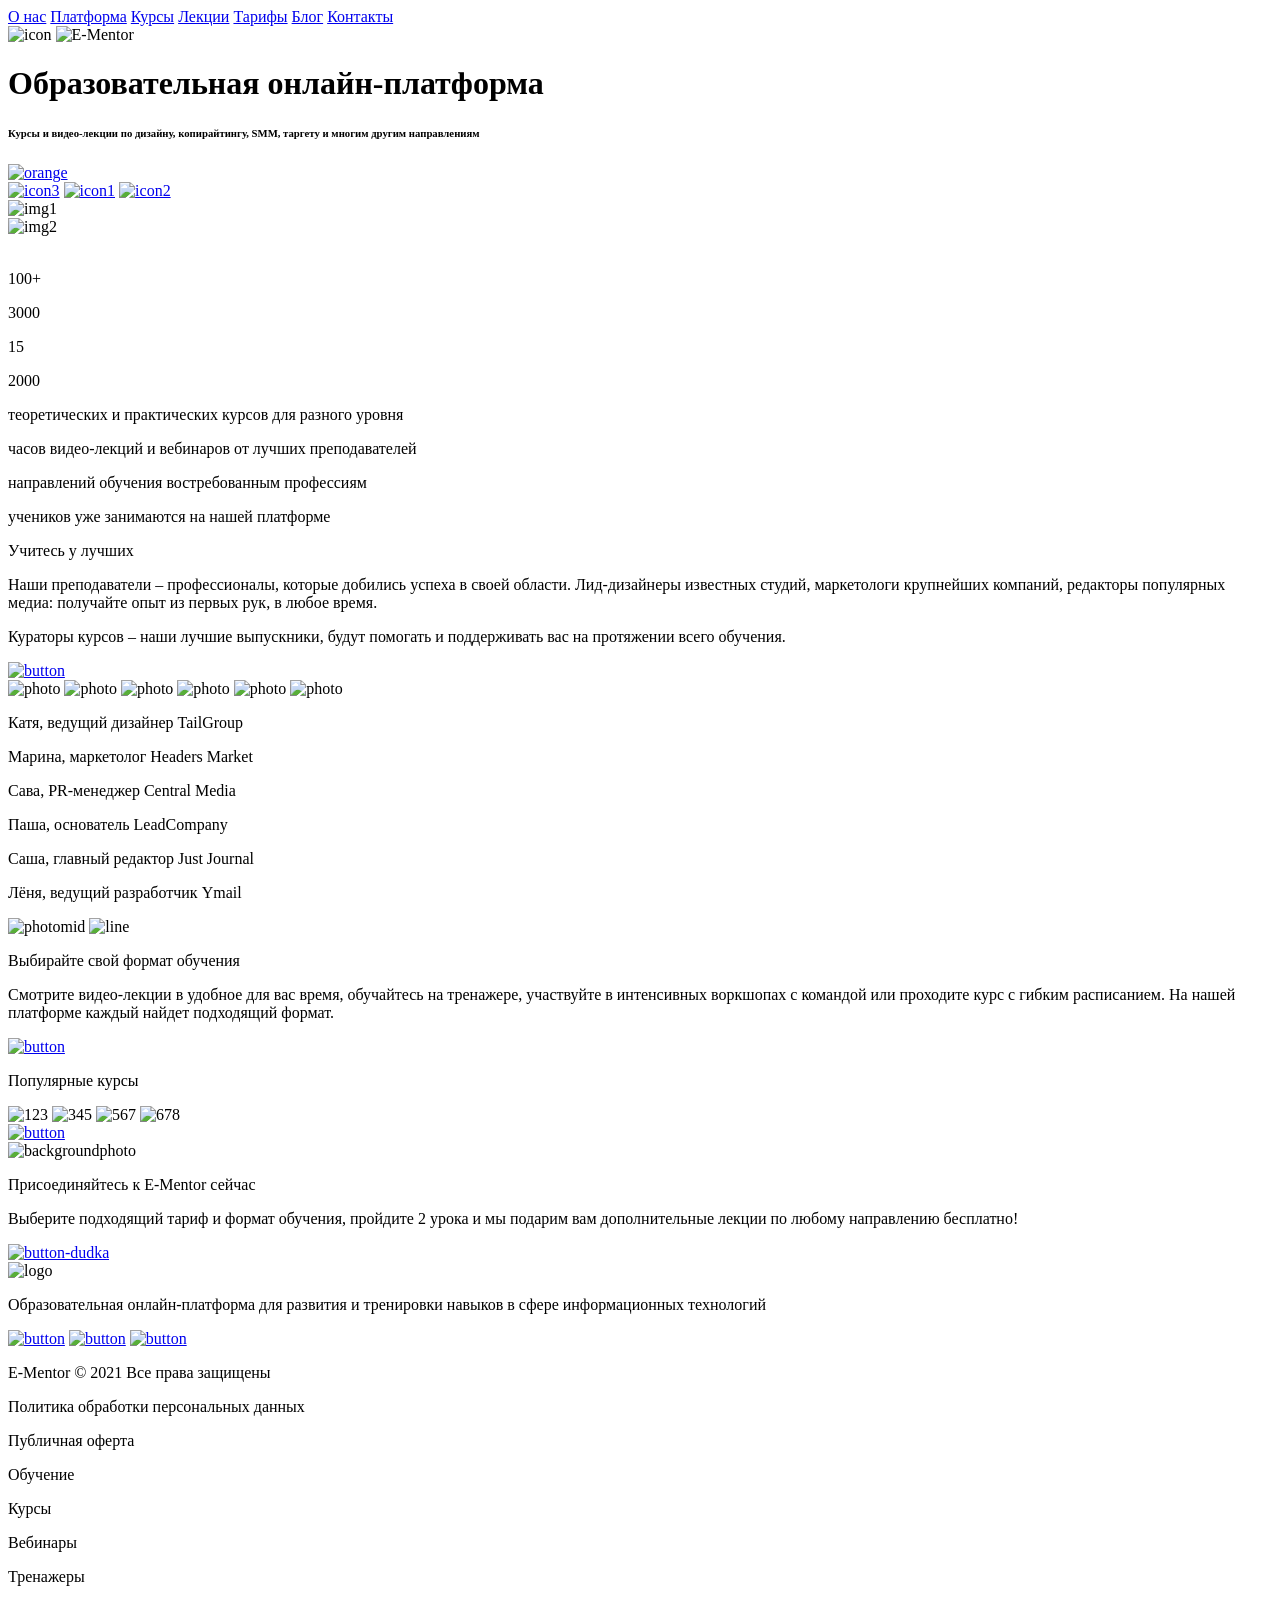
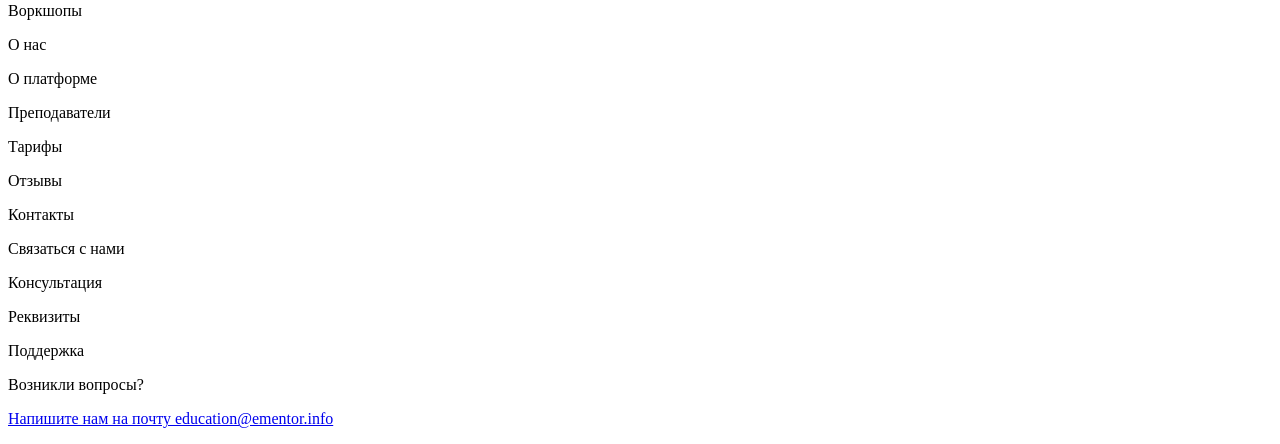
==== index.html @ c3ce7b8b "Rename 3d.html to index.html" ====
<!DOCTYPE html>
<html lang="en">

<head>
    <meta charset="UTF-8">
    <meta name="viewport" content="width=device-width, initial-scale=1.0">
    <title>Kyrsowaya</title>
    <link rel="stylesheet" href="/HTML/Курсовая/3d.css">
    <link rel="preconnect" href="https://fonts.googleapis.com">
    <link rel="preconnect" href="https://fonts.gstatic.com" crossorigin>
    <link href="https://fonts.googleapis.com/css2?family=Raleway:ital,wght@0,100..900;1,100..900&display=swap" rel="stylesheet">
</head>

<body>
    <div class="background"> </div>

    <header class="head">
            <a class="texthead" href="#">О нас</a>
            <a class="texthead" href="#">Платформа</a>
            <a class="texthead" href="#">Курсы</a>
            <a class="texthead" href="#">Лекции</a>
            <a class="texthead" href="#">Тарифы</a>
            <a class="texthead" href="#">Блог</a>
            <a class="texthead" href="#">Контакты</a>
    </header>
    
   <div class="logotype"> 
        <img class="photo" src="/HTML/Курсовая/img/icon.png" alt="icon"> 
        <img class="text555" src="/HTML/Курсовая/img/e-mentor.png" alt="E-Mentor"> 
    </div>
    
    <div class="topmid">
        <h1 class="mid1">Образовательная онлайн-платформа</h1>
        <h6 class="mid2">Курсы и видео-лекции по дизайну, копирайтингу, SMM, таргету и многим другим направлениям</h6>
        <a href="#"><img class="midimg" src="/HTML/Курсовая/img/orange.png" alt="orange"></a>
    </div>

    <div class="cotseti">
        <a class="c1" href="#"><img src="/HTML/Курсовая/img/cotceti/icon1.svg" alt="icon3"></a>
        <a class="c2" href="#"><img src="/HTML/Курсовая/img/cotceti/icon.svg" alt="icon1"></a>
        <a class="c3" href="#"><img src="/HTML/Курсовая/img/cotceti/icon2.svg" alt="icon2"></a>
    </div>

    <div class="img1" >
        <img src="/HTML/Курсовая/img/1.png" alt="img1">
    </div>

    <div>
        <img class="img2" src="/HTML/Курсовая/img/2.png" alt="img2">
    </div>

    <img class="scrolldw" src="/HTML/Курсовая/img/scroll down.png" alt="">

    <div class="num">
        <p class="n100">100+</p>
        <p class="n3000">3000</p>
        <p class="n15" >15</p>
        <p class="n2000">2000</p>
    </div>

    <div class="ntext">
        <p class="tt1">
             теоретических и практических
            курсов для разного уровня
        </p>
        <p class="tt2">
            часов видео-лекций и вебинаров
            от лучших преподавателей
        </p>
        <p class="tt3">
            направлений обучения востребованным профессиям
        </p>
        <p class="tt4">
            учеников уже занимаются
            на нашей платформе
        </p>
    </div>

    <p class="sast1" >Учитесь у лучших</p>

    <p class="sast2">
        Наши преподаватели – профессионалы, которые добились успеха в 
        своей области. Лид-дизайнеры известных студий, 
        маркетологи крупнейших компаний, редакторы популярных медиа: 
        получайте опыт из первых рук, в любое время. 
    </p>

    <p class="sast3" >
        Кураторы курсов – 
        наши лучшие выпускники, будут помогать и поддерживать вас на 
        протяжении всего обучения.
    </p>

    <a href="#"><img class="sasbutton" src="/HTML/Курсовая/img/green.png" alt="button"></a>

    <div class="grupal">
        <img class="ph1" src="/HTML/Курсовая/img/ludi/1.jpg" alt="photo">
        <img class="ph2" src="/HTML/Курсовая/img/ludi/2.jpg" alt="photo">
        <img class="ph3" src="/HTML/Курсовая/img/ludi/3.jpg" alt="photo">
        <img class="ph4" src="/HTML/Курсовая/img/ludi/4.jpg" alt="photo">
        <img class="ph5" src="/HTML/Курсовая/img/ludi/5.jpg" alt="photo">
        <img class="ph6" src="/HTML/Курсовая/img/ludi/6.jpg" alt="photo">
    </div>

    <div class="textl">
        <p class="t1">Катя, ведущий дизайнер TailGroup</p>
        <p class="t2">Марина, маркетолог Headers Market</p>
        <p class="t3">Сава, PR-менеджер Central Media</p>
        <p class="t4">Паша, основатель LeadCompany</p>
        <p class="t5">Саша, главный редактор Just Journal</p>
        <p class="t6">Лёня, ведущий разработчик Ymail</p>
    </div>

    <div class="background2"> </div>

    <img class="m123" src="/HTML/Курсовая/img/photo.jpg" alt="photomid">
    <img class="m321" src="/HTML/Курсовая/img/dash line.png" alt="line">    
    
    <p class="text123">
        Выбирайте свой формат обучения
    </p>
    
    <p class="text321">
        Смотрите видео-лекции в удобное для вас время, обучайтесь на тренажере, участвуйте в интенсивных воркшопах
        с командой или проходите курс с гибким расписанием.
        На нашей платформе каждый найдет подходящий формат.
    </p>

    <a href="#"><img class="button123" src="/HTML/Курсовая/img/orange2.png" alt="button"></a>

    <p class="t345">Популярные курсы</p>

    <div class="pops" >
        <img src="/HTML/Курсовая/img/logl/1.png" alt="123">
        <img src="/HTML/Курсовая/img/logl/2.png" alt="345">
        <img src="/HTML/Курсовая/img/logl/3.png" alt="567">
        <img src="/HTML/Курсовая/img/logl/4.png" alt="678">
    </div>

    <a class="popsbutton" href="#"><img src="/HTML/Курсовая/img/logl/green.png" alt="button"></a>

    
    <div class="last">
        <img class="backgroundphoto" src="/HTML/Курсовая/img/last/photo.png" alt="backgroundphoto">

        <p class="lasttext" >
            Присоединяйтесь
            к E-Mentor сейчас
        </p>

        <p class="lasttext2" >
            Выберите подходящий тариф и 
            формат обучения, пройдите 2 урока и мы подарим
             вам дополнительные лекции по любому направлению бесплатно!
        </p>

        <a class="lastbutton" href="#"><img src="/HTML/Курсовая/img/last/orange.png" alt="button-dudka"></a>
    </div>

    <div class="downline">
        <img class="logodown" src="/HTML/Курсовая/img/last/logotype.svg" alt="logo">
        <p class="d1" >
            Образовательная онлайн-платформа для развития и тренировки навыков в сфере информационных технологий
        </p>

        <div class="sotseti">
            <a class="ss1" href="#"><img src="/HTML/Курсовая/img/cotceti/icon.svg" alt="button"></a>
            <a class="ss2" href="#"><img src="/HTML/Курсовая/img/cotceti/icon1.svg" alt="button"></a>
            <a class="ss3" href="#"><img src="/HTML/Курсовая/img/cotceti/icon2.svg" alt="button"></a>
        </div>

        <!-- <img class="l1" src="/HTML/Курсовая/img/downlast/learning.png" alt="1"> -->
        <!-- <img class="l2" src="/HTML/Курсовая/img/downlast/about.png" alt="2"> -->
        <!-- <img class="l3" src="/HTML/Курсовая/img/downlast/contacts.png" alt="3">
        <img class="l4" src="/HTML/Курсовая/img/downlast/e-mail.png" alt="1"> -->

        <p class="las1" >E-Mentor © 2021 Все права защищены</p>
        <p class="las2" >Политика обработки персональных данных</p>
        <p class="las3" >Публичная оферта</p>
    </div>

        <div class="ttt">
            <p class="textl1">Обучение</p>
            <p class="textl2">Курсы</p>
            <p class="textl3">Вебинары</p>
            <p class="textl4">Тренажеры</p>
            <p class="textl5">Воркшопы</p>

            <p class="textj1">О нас</p>
            <p class="textj2">О платформе</p>
            <p class="textj3">Преподаватели</p>
            <p class="textj4">Тарифы</p>
            <p class="textj5">Отзывы</p>

            <p class="texty1">Контакты</p>
            <p class="texty2">Связаться с нами</p>
            <p class="texty3">Консультация</p>
            <p class="texty4">Реквизиты</p>
            <p class="texty5">Поддержка</p>

            <p class="tetxs1">Возникли вопросы?</p>
            <a href="#"><p class="tetxs2">Напишите нам на почту education@ementor.info</p></a>
        </div>
       

    <div class="secret">
        
    </div>
    
</body>
</html>
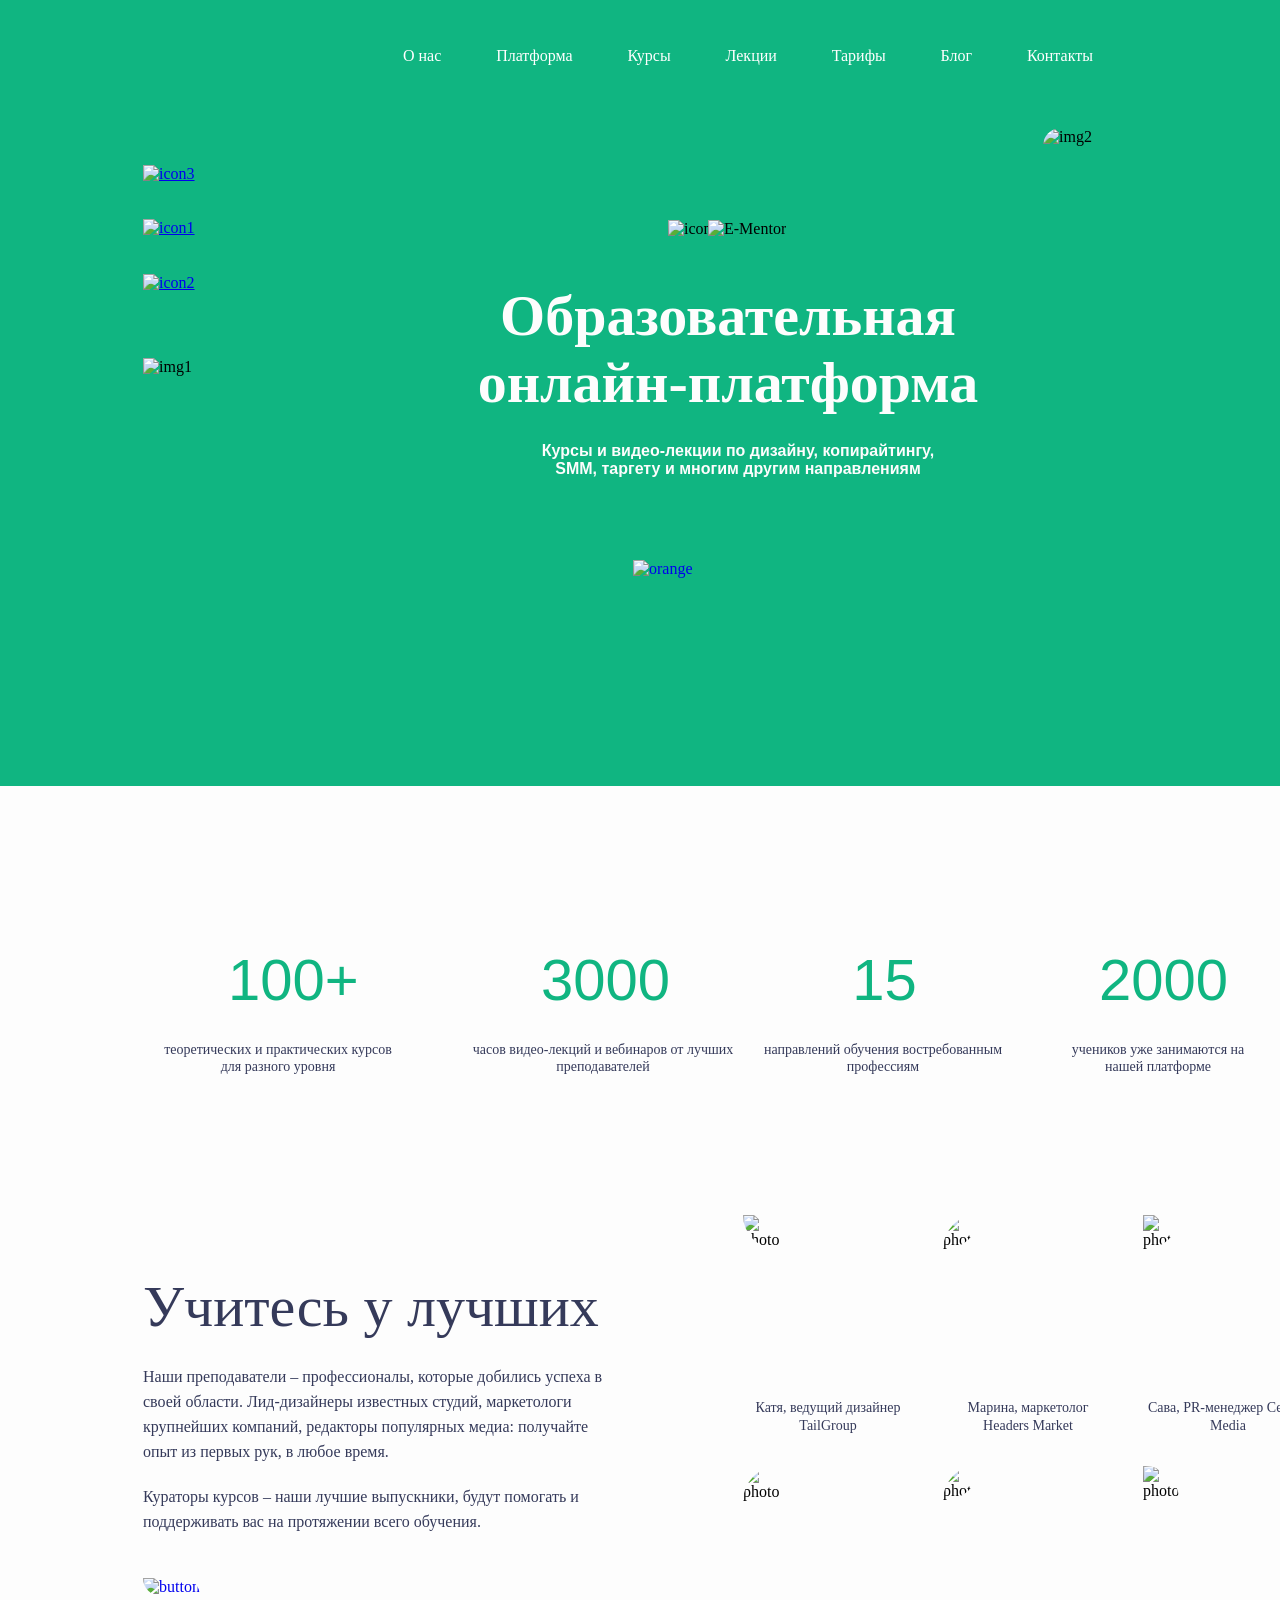
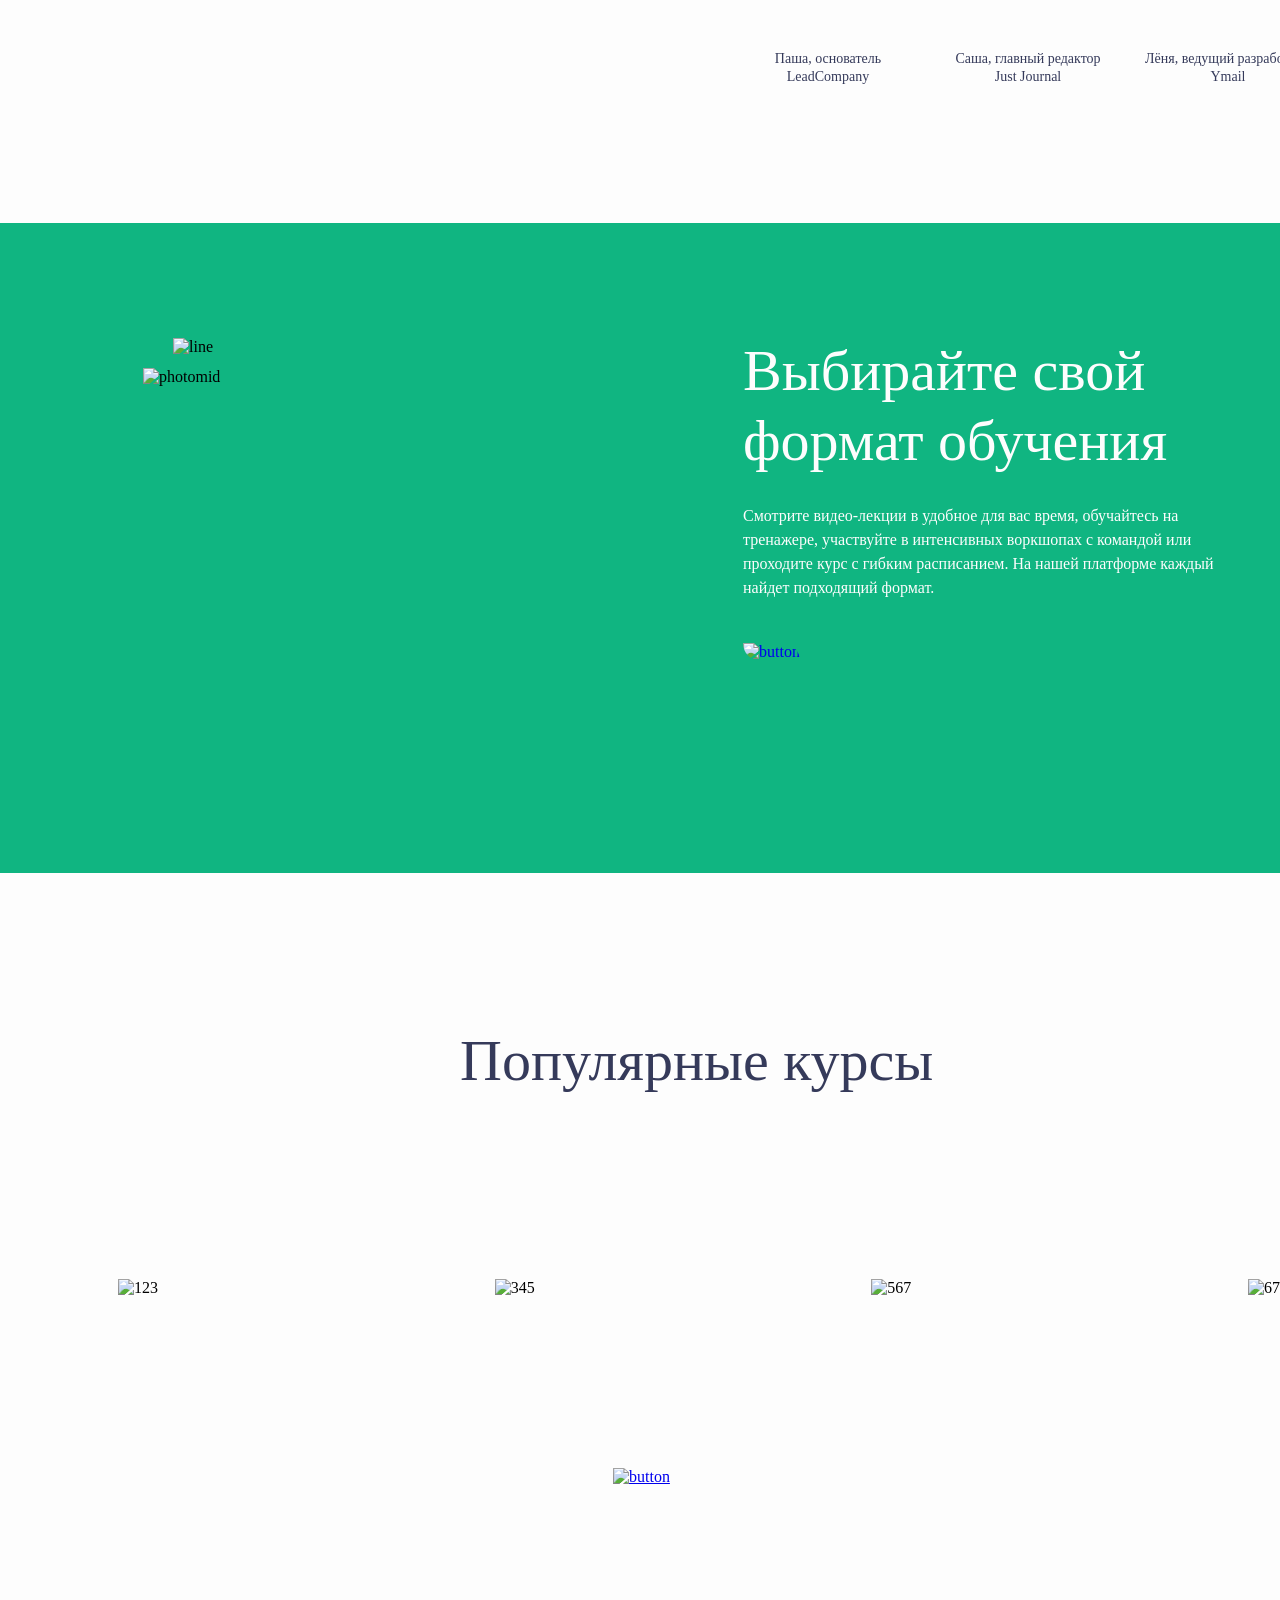
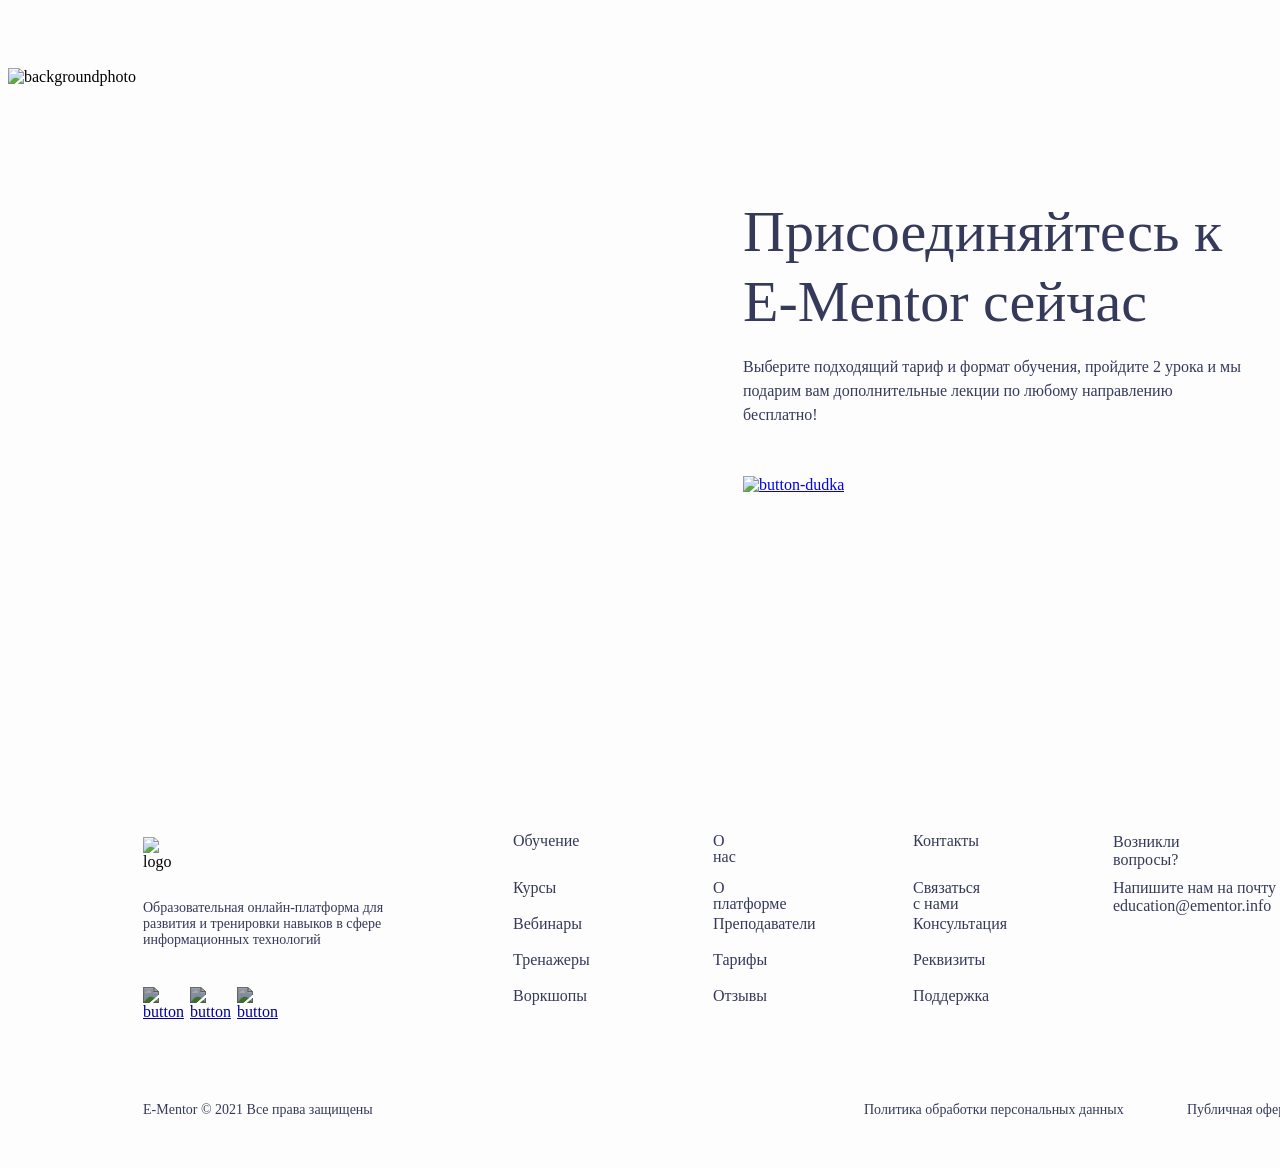
==== commit cd7573c2: "Update index.html" ====
--- a/index.html
+++ b/index.html
@@ -5,7 +5,7 @@
     <meta charset="UTF-8">
     <meta name="viewport" content="width=device-width, initial-scale=1.0">
     <title>Kyrsowaya</title>
-    <link rel="stylesheet" href="/HTML/Курсовая/3d.css">
+    <link rel="stylesheet" href="3d.css">
     <link rel="preconnect" href="https://fonts.googleapis.com">
     <link rel="preconnect" href="https://fonts.gstatic.com" crossorigin>
     <link href="https://fonts.googleapis.com/css2?family=Raleway:ital,wght@0,100..900;1,100..900&display=swap" rel="stylesheet">
--- a/3d.css
+++ b/3d.css
@@ -0,0 +1,919 @@
+
+
+body{
+position: relative;
+width: 1440px;
+height: 4114px;
+background: #FDFDFD;
+
+}
+
+.background{
+    background-color: #10b581; 
+    margin-left: -10px;
+    margin-top: -22px;
+    width: 101%;
+    height: 800px; 
+    position: absolute;
+    z-index: -10;
+    /* padding-left: 200px; */
+}
+
+.head{
+    margin-left: 395px;
+    width: 690px;
+    height: 24px;
+    margin-top: 36px;
+    text-decoration: none; 
+    justify-content: space-between;
+    align-items: center;
+    display: flex;
+    font-family: Raleway;
+    position: absolute;
+
+}
+    
+.texthead{
+    text-decoration: none; 
+    color: #ffffff;
+}
+
+.photo{
+    position: absolute;
+    width: 28;
+    height: 22;
+    top: 212px;
+    left: 660px;
+}
+
+.text555{
+    position: absolute;
+    width: 28;
+    height: 22;
+    top: 212px;
+    left: 700px;
+    font-family: Raleway;
+}
+
+.mid1{
+    position: absolute;
+    margin-top: 274px;
+    font-family: Raleway;
+    font-size: 58px;
+    color: #FDFDFD;
+    width: 600px;
+    margin-left: 420px;
+    text-align: center;
+}
+
+.mid2{
+    position: absolute;
+    margin-top: 434px;
+    font-family: "Raleway", sans-serif;
+    font-size: 16px;
+    color: #FDFDFD;
+    width: 400px;
+    margin-left: 530px;
+    text-align: center;
+}
+
+.midimg{
+    position: absolute;
+    margin-left: 625px;
+    margin-top: 552px;
+    transition: all .3s ease;
+}
+
+.midimg:hover{
+    transform: scale(0.8); 
+}
+
+.cotseti{
+    position: absolute;
+    display: flex;
+    flex-direction: column;
+    justify-content: space-evenly;
+    height: 200px;
+    margin-top: 120px;
+    margin-left: 135px;
+}
+
+.c1{
+    transition: all .2s ease;
+}
+
+.c1:hover{
+    transform: scale(1.3); 
+}
+
+.c2{
+    transition: all .2s ease;
+}
+
+.c2:hover{
+    transform: scale(1.3); 
+}
+
+.c3{
+    transition: all .2s ease;
+}
+
+.c3:hover{
+    transform: scale(1.3); 
+}
+
+.img1{
+    position: absolute;
+    width: 270;
+    height: 330;
+    top: 350px;
+    left: 135px;
+    border-top-right-radius: 80px;
+    border-width: 1px;
+}
+
+.img2{
+    position: absolute;
+    width: 270;
+    height: 330;
+    top: 120px;
+    left: 1035px;
+    border-top-left-radius: 80px;
+    border-width: 1px;
+}
+
+.scrolldw{
+    position: absolute;
+    width: 10;
+    height: 129;
+    top: 551px;
+    left: 1295px;
+}
+
+.num{
+    top: 880px;
+    left: 135px; 
+    justify-content: space-between;
+    align-items: center;
+    display: flex;
+    font-size: 58px;
+    font-family: "Raleway", sans-serif;
+    position: absolute;
+    width: 1170px;
+    color: #10b581;
+}
+
+.n100{
+    margin-left: 85px;
+}
+.n2000{
+    margin-right: 85px;
+}
+
+.ntext{
+    top: 1020px;
+    left: 135px; 
+    justify-content: space-between;
+    align-items: center;
+    display: flex;
+    font-size: 14px;
+    font-family: "Raleway", sans-serif;
+    position: absolute;
+    width: 1170px;
+    color: #353A5A;
+}
+
+.tt1{
+    font-family: Raleway;
+    font-weight: 400;
+    font-size: 14px;
+    line-height: 120%;
+    letter-spacing: 0%;
+    text-align: center;
+    width: 250px;
+    margin-left: 10px;
+}
+
+.tt2{
+    font-family: Raleway;
+    font-weight: 400;
+    font-size: 14px;
+    line-height: 120%;
+    letter-spacing: 0%;
+    text-align: center;
+    width: 280px;
+    margin-left: 45px;
+}
+
+.tt3{
+    font-family: Raleway;
+    font-weight: 400;
+    font-size: 14px;
+    line-height: 120%;
+    letter-spacing: 0%;
+    text-align: center;
+    width: 250px;
+    margin-right: 45px;
+}
+
+.tt4{
+    font-family: Raleway;
+    font-weight: 400;
+    font-size: 14px;
+    line-height: 120%;
+    letter-spacing: 0%;
+    text-align: center;
+    width: 180px;
+    margin-right: 65px;
+}
+
+.sast1{
+    position: absolute;
+    width: 491;
+    height: 58;
+    top: 1212px;
+    left: 135px;
+    font-family: Raleway;
+    font-weight: 500;
+    font-size: 58px;
+    line-height: 100%;
+    letter-spacing: 0%;
+    color: #353A5A;
+}
+
+.sast2{
+    position: absolute;
+    width: 480px;
+    height: 100;
+    top: 1340px;
+    left: 135px;
+    font-family: Raleway;
+    font-size: 16px;
+    line-height: 25px;
+    color: #353A5A;
+}
+
+.sast3{
+    position: absolute;
+    width: 480px;
+    height: 100;
+    top: 1460px;
+    left: 135px;
+    font-family: Raleway;
+    font-size: 16px;
+    line-height: 25px;
+    color: #353A5A;
+}
+
+.sasbutton{
+    position: absolute;
+    width: 230;
+    height: 56;
+    top: 1570px;
+    left: 135px;
+    border-top-right-radius: 20px;
+    border-bottom-left-radius: 20px;
+    transition: all .3s ease;
+}
+
+.sasbutton:hover{
+    transform: scale(0.8); 
+}
+
+.grupal{
+    position: absolute;
+    margin-top: 60px;
+}
+
+.ph1{
+    position: absolute;
+    width: 170;
+    height: 170;
+    top: 1147px;
+    left: 735px;
+    border-bottom-left-radius: 80px;
+}
+
+.ph2{
+    width: 170;
+    height: 170;
+    top: 1147px;
+    left: 935px;
+    border-top-left-radius: 80px;
+    border-bottom-right-radius: 80px;
+    position: absolute;
+}
+
+.ph3{
+    width: 170;
+    height: 170;
+    top: 1147px;
+    left: 1135px;
+    border-bottom-right-radius: 80px;
+    position: absolute;
+}
+
+.ph4{
+    position: absolute;
+    width: 170;
+    height: 170;
+    top: 1399px;
+    left: 735px;
+    border-top-left-radius: 80px;
+}
+
+.ph5{
+    position: absolute;
+    width: 170;
+    height: 170;
+    top: 1398px;
+    left: 935px;
+    border-top-left-radius: 80px;
+    border-bottom-right-radius: 80px;
+} 
+
+.ph6{
+    position: absolute;
+    width: 170;
+    height: 170;
+    top: 1398px;
+    left: 1135px;
+    border-top-right-radius: 80px;
+}
+
+.textl{
+    position: absolute;
+    margin-top: 45px;
+}
+
+.t1{
+    position: absolute;
+    width: 170px;
+    top: 1332px;
+    left: 735px;
+    font-family: Raleway;
+    font-weight: 400;
+    font-size: 14px;
+    line-height: 130%;
+    letter-spacing: 0%;
+    text-align: center;
+    color: #353A5A;
+}
+
+.t2{
+    position: absolute;
+    width: 170px;
+    height: 36;
+    top: 1332px;
+    left: 935px;
+    font-family: Raleway;
+    font-weight: 400;
+    font-size: 14px;
+    line-height: 130%;
+    letter-spacing: 0%;
+    text-align: center;
+    color: #353A5A;
+}
+
+.t3{
+    position: absolute;
+    width: 170px;
+    height: 36;
+    top: 1332px;
+    left: 1135px;
+    font-family: Raleway;
+    font-weight: 400;
+    font-size: 14px;
+    line-height: 130%;
+    letter-spacing: 0%;
+    text-align: center;
+    color: #353A5A;
+}
+
+.t4{
+    position: absolute;
+    width: 170px;
+    height: 36;
+    top: 1583px;
+    left: 735px;
+    font-family: Raleway;
+    font-weight: 400;
+    font-size: 14px;
+    line-height: 130%;
+    letter-spacing: 0%;
+    text-align: center; 
+    color: #353A5A;
+}
+
+.t5{
+    position: absolute;
+    width: 170px;
+    height: 36;
+    top: 1583px;
+    left: 935px;
+    font-family: Raleway;
+    font-weight: 400px;
+    font-size: 14px;
+    line-height: 130%;
+    letter-spacing: 0%;
+    text-align: center;     
+    color: #353A5A;   
+}
+
+.t6{
+    position: absolute;
+    width: 170px;
+    height: 36;
+    top: 1583px;
+    left: 1135px;
+    font-family: Raleway;
+    font-weight: 400px;
+    font-size: 14px;
+    line-height: 130%;
+    letter-spacing: 0%;
+    text-align: center;       
+    color: #353A5A; 
+}
+
+.background2{
+    background-color: #10b581; 
+    margin-left: -10px;
+    margin-top: 1815px;
+    width: 101%;
+    height: 650px; 
+    position: absolute;
+    z-index: -10;
+}
+
+.m123{
+    position: absolute;
+    width: 470px;
+    height: 332px;
+    top: 1960px;
+    left: 135px;
+    border-top-right-radius: 120px;
+}
+
+.m321{
+    position: absolute;
+    width: 470px;
+    height: 332px;
+    top: 1930px;
+    left: 165px;
+    border-top-right-radius: 120px;
+    z-index: -1;
+}
+
+.text123{
+    position: absolute;
+    width: 500px;
+    height: 140px;
+    top: 1870px;
+    left: 735px;
+    font-family: Raleway;
+    font-weight: 500;
+    font-size: 58px;
+    line-height: 120%;
+    letter-spacing: 0%;    
+    color: #FDFDFD;
+}
+
+.text321{
+    position: absolute;
+    width: 479px;
+    height: 96px;
+    top: 2080px;
+    left: 735px;
+    font-family: Raleway;
+    font-weight: 400px;
+    font-size: 16px;
+    line-height: 150%;
+    letter-spacing: 0%;      
+    color: #FDFDFD;  
+}
+
+.button123{
+    position: absolute;
+    width: 230;
+    height: 56;
+    top: 2235px;
+    left: 735px;
+    border-top-right-radius: 20px;
+    border-bottom-left-radius: 20px;
+    transition: all .3s ease;
+}
+
+.button123:hover{
+   transform: scale(0.8); 
+}
+
+.t345{
+    position: absolute;
+ 
+    top: 2561px;
+    left: 452px;
+    font-family: Raleway;
+    font-weight: 500;
+    font-size: 58px;
+    text-align: center;
+    color: #353A5A;
+}
+
+.pops{
+    position: absolute;
+    width: 1170px;
+    height: 460px;
+    top: 2650px;
+    left: 110px;
+    justify-content: space-between;
+    align-items: center;
+    display: flex;
+}
+
+.popsbutton{
+    position: absolute;
+    width: 230;
+    height: 56;
+    top: 3060px;
+    left: 605px;
+    border-top-right-radius: 20px;
+    border-bottom-left-radius: 20px;
+    transition: all .3s ease;
+}
+
+.popsbutton:hover{
+    transform: scale(0.8); 
+}
+
+.backgroundphoto{
+    position: absolute;
+    width: 1440;
+    height: 578;
+    top: 3260px;
+    z-index: -10;
+}
+
+.downline{
+    position: absolute;
+    top: 210px;
+}
+
+.lasttext{
+    position: absolute;
+    width: 508px;
+    height: 140px;
+    top: 3331px;
+    left: 735px;
+    font-family: Raleway;
+    font-weight: 500;
+    font-size: 58px;
+    line-height: 120%;
+    letter-spacing: 0%;
+    color: #353A5A;
+}
+
+.lasttext2{
+    position: absolute;
+    width: 508px;
+    height: 72px;
+    top: 3531px;
+    left: 735px;
+    font-family: Raleway;
+    font-weight: 400;
+    font-size: 16px;
+    line-height: 150%;
+    letter-spacing: 0%;
+    color: #353A5A;
+}
+
+.lastbutton{
+    position: absolute;
+    top: 3668px;
+    left: 735px;
+    border-top-right-radius: 20px;
+    border-bottom-left-radius: 20px;
+    transition: all .3s ease;
+}
+
+.lastbutton:hover{
+    transform: scale(0.8); 
+}
+
+.logodown{
+    position: absolute;
+    top: 3819px;
+    left: 135px;
+}
+
+.d1{
+    position: absolute;
+    width: 270px;
+    height: 54px;
+    top: 3868px;
+    left: 135px;
+    font-family: Raleway;
+    color: #353A5A;
+    font-size: 14px;
+}
+
+/* .sotseti{
+    position: absolute;
+    width: 116px;
+    height: 22px;
+    top: 3969px;
+    l]
+} */
+
+.ss1{
+    position: absolute;
+    width: 22px;
+    height: 22px;
+    top: 3969px;
+    left: 135px;
+    filter: brightness(0.65);
+    transition: all .5s ease;
+}
+
+.ss2{
+    position: absolute;
+    width: 22px;
+    height: 22px;
+    top: 3969px;
+    left: 182px;
+    filter: brightness(0.65);
+    transition: all .5s ease;
+}
+
+.ss3{
+    position: absolute;
+    width: 22px;
+    height: 22px;
+    top: 3969px;
+    left: 229px;
+    filter: brightness(0.65);
+    transition: all .5s ease;
+}
+
+.ss3:hover{
+    transform: scale(1.5); 
+}
+.ss2:hover{
+    transform: scale(1.5); 
+}
+.ss1:hover{
+    transform: scale(1.5); 
+}
+
+.ttt{
+    position: absolute;
+    top: 190px;
+    color: #353A5A;
+
+}
+
+.textl1{
+    position: absolute;
+    top: 3819px;
+    left: 505px;
+    font-family: Raleway;
+    font-weight: 500;
+    font-size: 16px;
+    line-height: 100%;
+    letter-spacing: 0%;
+}
+
+.textl2{
+    position: absolute;
+    top: 3866px;
+    left: 505px;
+    font-family: Raleway;
+    font-weight: 400;
+    font-size: 16px;
+    line-height: 100%;
+    letter-spacing: 0%;
+}
+
+.textl3{
+    position: absolute;
+    top: 3902px;
+    left: 505px;
+    font-family: Raleway;
+    font-weight: 400;
+    font-size: 16px;
+    line-height: 100%;
+    letter-spacing: 0%;
+}
+
+.textl4{
+    position: absolute;
+    top: 3938px;
+    left: 505px;
+    font-family: Raleway;
+    font-weight: 400;
+    font-size: 16px;
+    line-height: 100%;
+    letter-spacing: 0%;
+}
+
+.textl5{
+    position: absolute;
+    top: 3974px;
+    left: 505px;
+    font-family: Raleway;
+    font-weight: 400;
+    font-size: 16px;
+    line-height: 100%;
+    letter-spacing: 0%;
+}
+
+.textj1{
+    position: absolute;
+    top: 3819px;
+    left: 705px;
+    font-family: Raleway;
+    font-weight: 500;
+    font-size: 16px;
+    line-height: 100%;
+    letter-spacing: 0%;
+}
+
+.textj2{
+    position: absolute;
+    top: 3866px;
+    left: 705px;
+    font-family: Raleway;
+    font-weight: 400;
+    font-size: 16px;
+    line-height: 100%;
+    letter-spacing: 0%;
+}
+
+.textj3{
+    position: absolute;
+    top: 3902px;
+    left: 705px;
+    font-family: Raleway;
+    font-weight: 400;
+    font-size: 16px;
+    line-height: 100%;
+    letter-spacing: 0%;
+}
+
+.textj4{
+    position: absolute;
+    top: 3938px;
+    left: 705px;
+    font-family: Raleway;
+    font-weight: 400;
+    font-size: 16px;
+    line-height: 100%;
+    letter-spacing: 0%;
+}
+
+.textj5{
+    position: absolute;
+    top: 3974px;
+    left: 705px;
+    font-family: Raleway;
+    font-weight: 400;
+    font-size: 16px;
+    line-height: 100%;
+    letter-spacing: 0%;
+}
+
+.texty1{
+    position: absolute;
+    top: 3819px;
+    left: 905px;
+    font-family: Raleway;
+    font-weight: 500;
+    font-size: 16px;
+    line-height: 100%;
+    letter-spacing: 0%;
+}
+
+.texty2{
+    position: absolute;
+    top: 3866px;
+    left: 905px;
+    font-family: Raleway;
+    font-weight: 400;
+    font-size: 16px;
+    line-height: 100%;
+    letter-spacing: 0%;
+}
+
+.texty3{
+    position: absolute;
+    top: 3902px;
+    left: 905px;
+    font-family: Raleway;
+    font-weight: 400;
+    font-size: 16px;
+    line-height: 100%;
+    letter-spacing: 0%;
+}
+
+.texty4{
+    position: absolute;
+    top: 3938px;
+    left: 905px;
+    font-family: Raleway;
+    font-weight: 400;
+    font-size: 16px;
+    line-height: 100%;
+    letter-spacing: 0%;
+}
+
+.texty5{
+    position: absolute;
+    top: 3974px;
+    left: 905px;
+    font-family: Raleway;
+    font-weight: 400;
+    font-size: 16px;
+    line-height: 100%;
+    letter-spacing: 0%;
+}
+
+
+.tetxs1{
+    position: absolute;
+    top: 3819px;
+    left: 1105px;
+    font-family: Raleway;
+    font-size: 16px;
+}
+
+.tetxs2{
+    position: absolute;
+    width: 182px;
+    top: 3865px;
+    left: 1105px;
+    font-family: Raleway;
+    font-size: 16px;
+    color: #353A5A;
+}
+
+.l1{
+    position: absolute;
+    top: 3819px;
+    left: 505px;
+}
+
+.l2{
+    position: absolute;
+    top: 3819px;
+    left: 705px;
+}
+
+.l3{
+    position: absolute;
+
+    top: 3819px;
+    left: 905px;
+
+}
+
+.l4{
+    position: absolute;
+    top: 3819px;
+    left: 1105px;
+}
+
+.las1{
+    position: absolute;
+    width: 258px;
+    top: 4070px;
+    left: 135px;
+    color: #353A5A;
+    font-family: Raleway;
+    font-size: 14px;
+}
+
+.las2{
+    position: absolute;
+    width: 293px;
+    top: 4070px;
+    left: 856px;
+    color: #353A5A;
+    font-family: Raleway;
+    font-size: 14px;
+}
+
+.las3{
+    position: absolute;
+    width: 126px;
+    top: 4070px;
+    left: 1179px;
+    color: #353A5A;
+    font-family: Raleway;
+    font-size: 14px;
+}
+
+.secret{
+    width: 100%;
+    height: 100px;
+    position: absolute;
+    top: 4260px;
+}
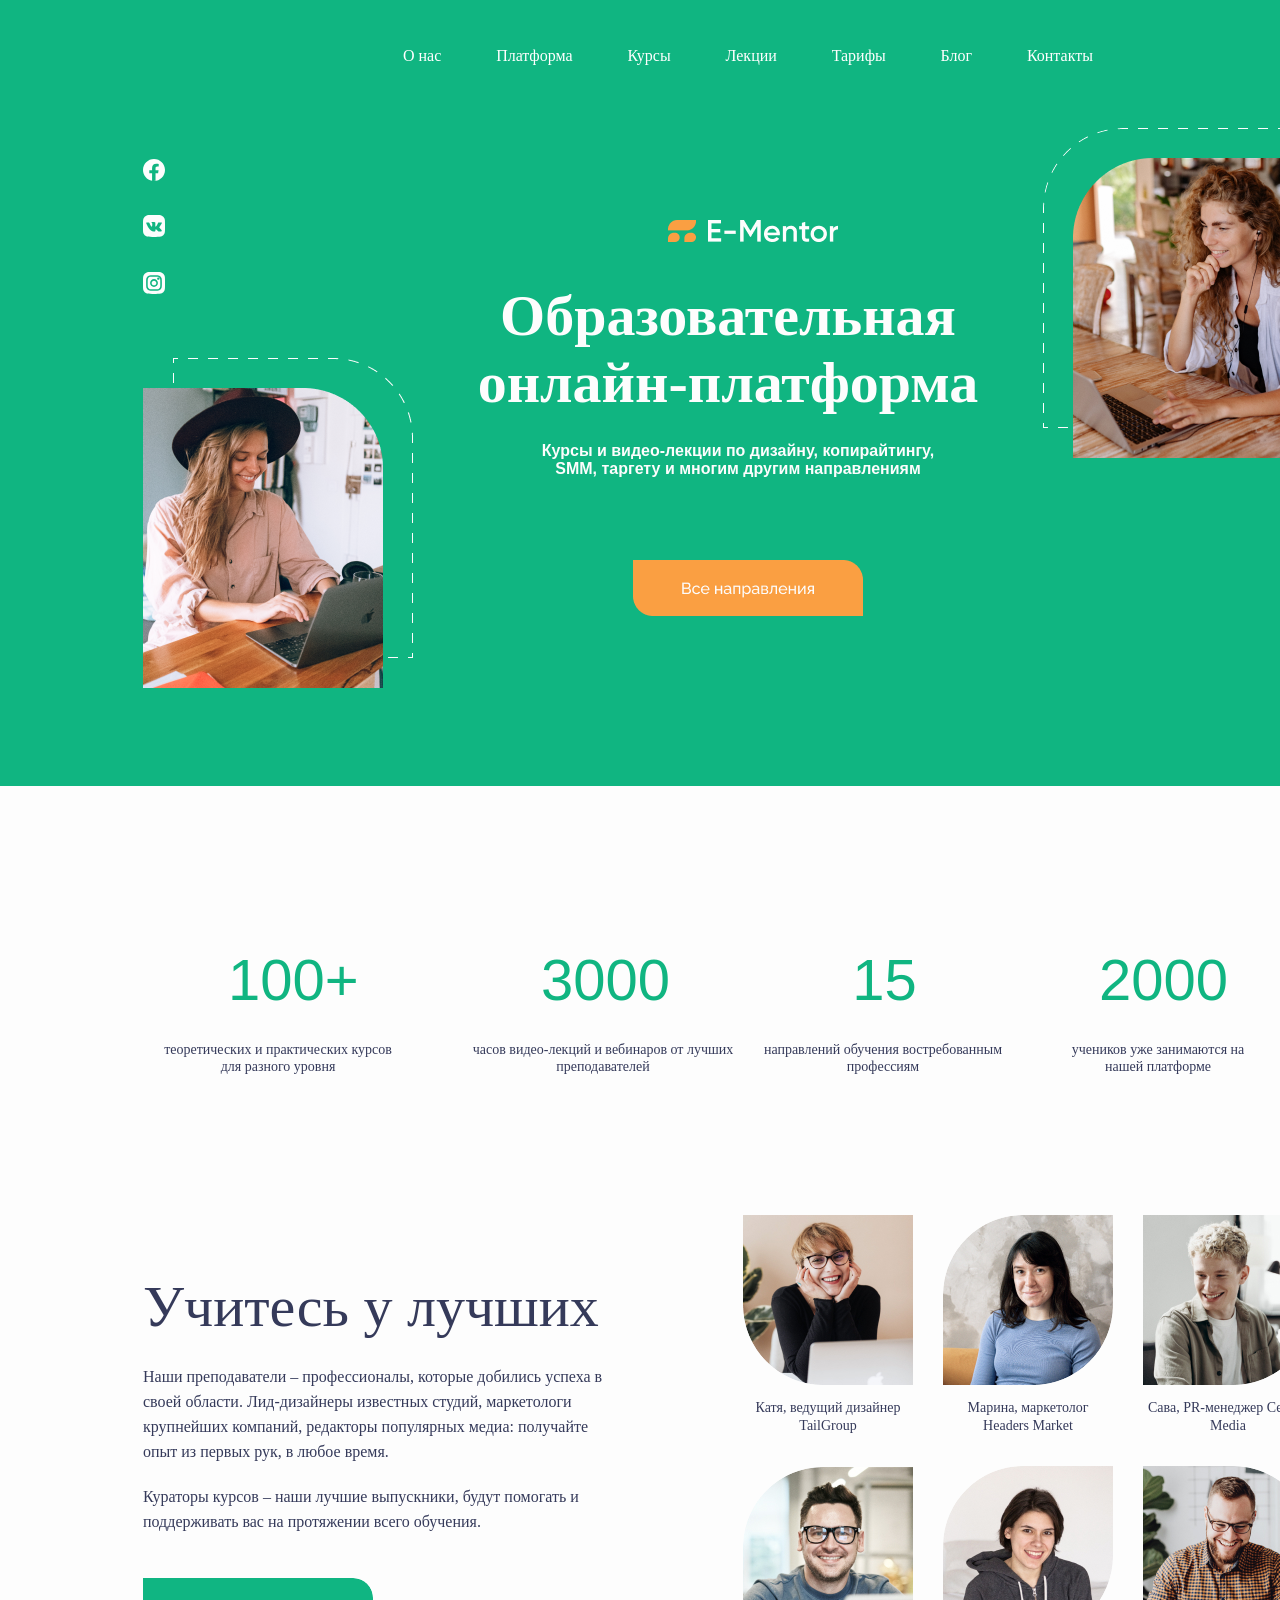
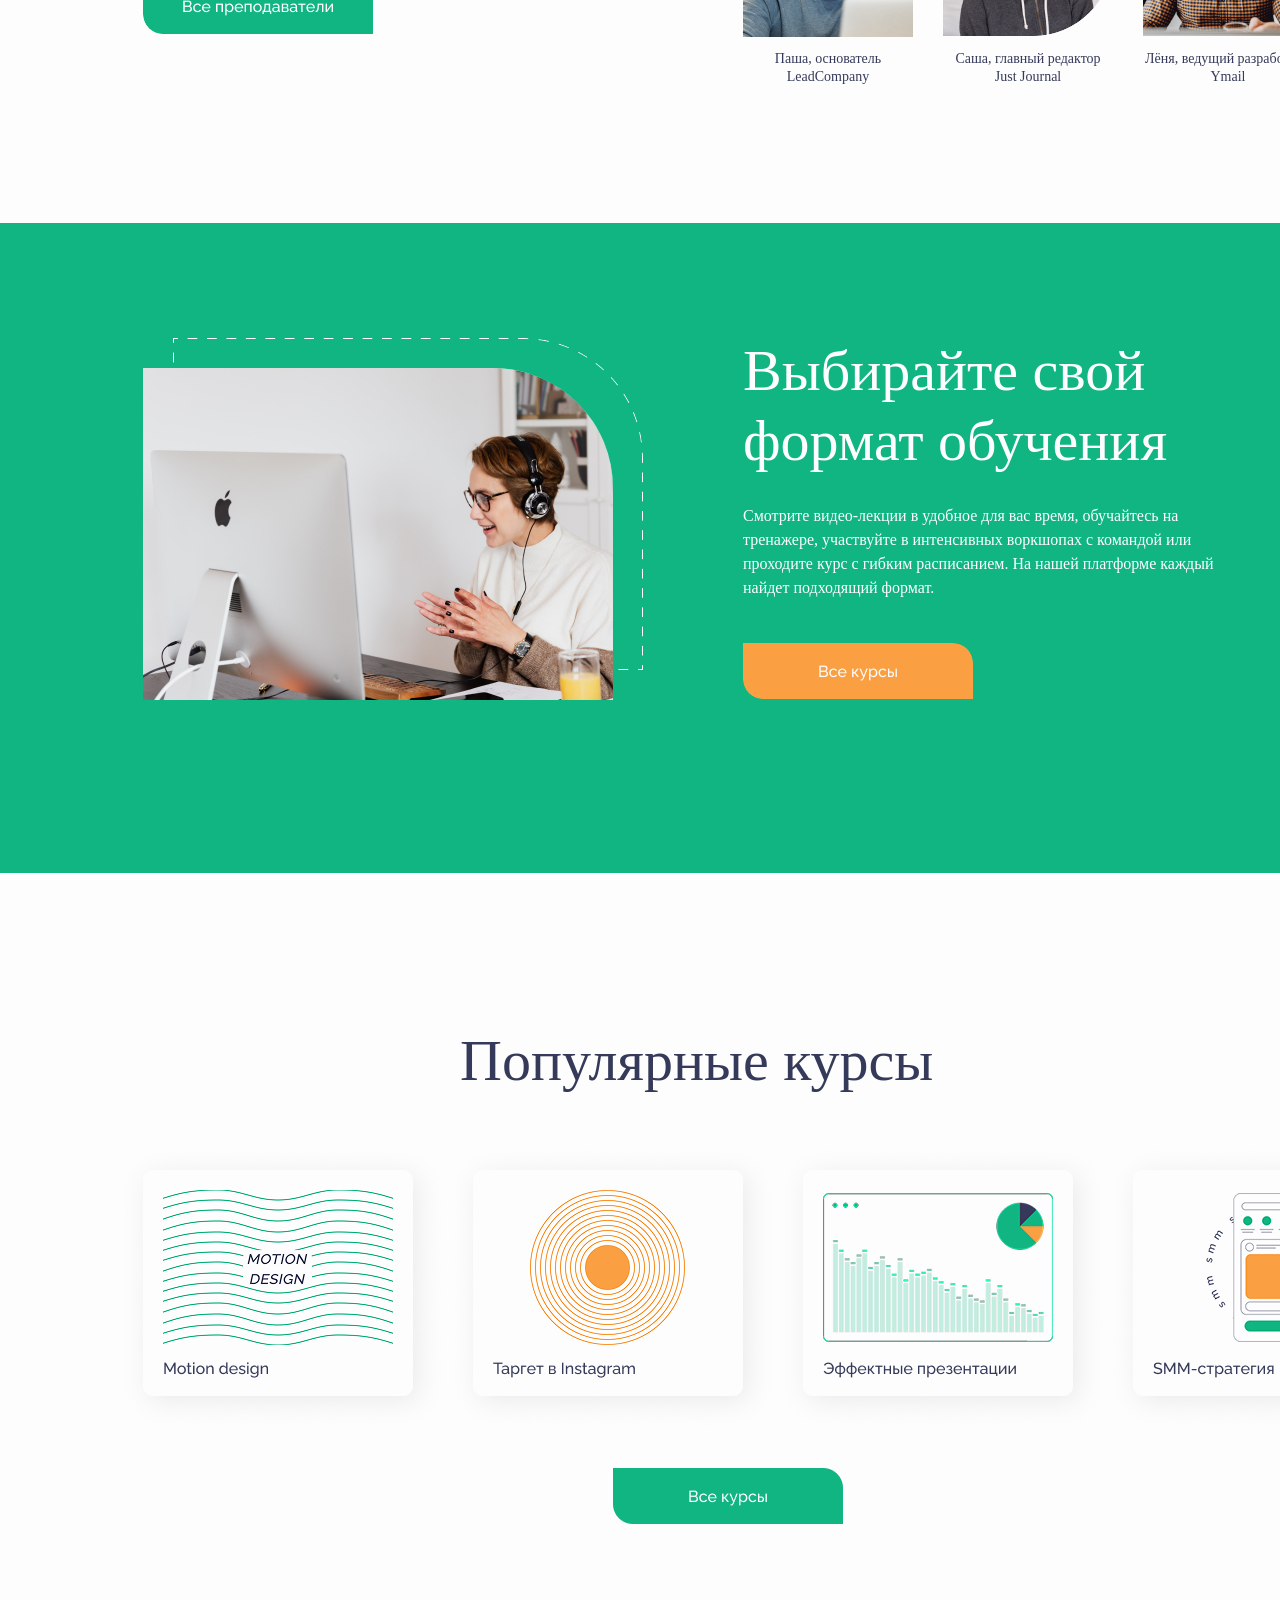
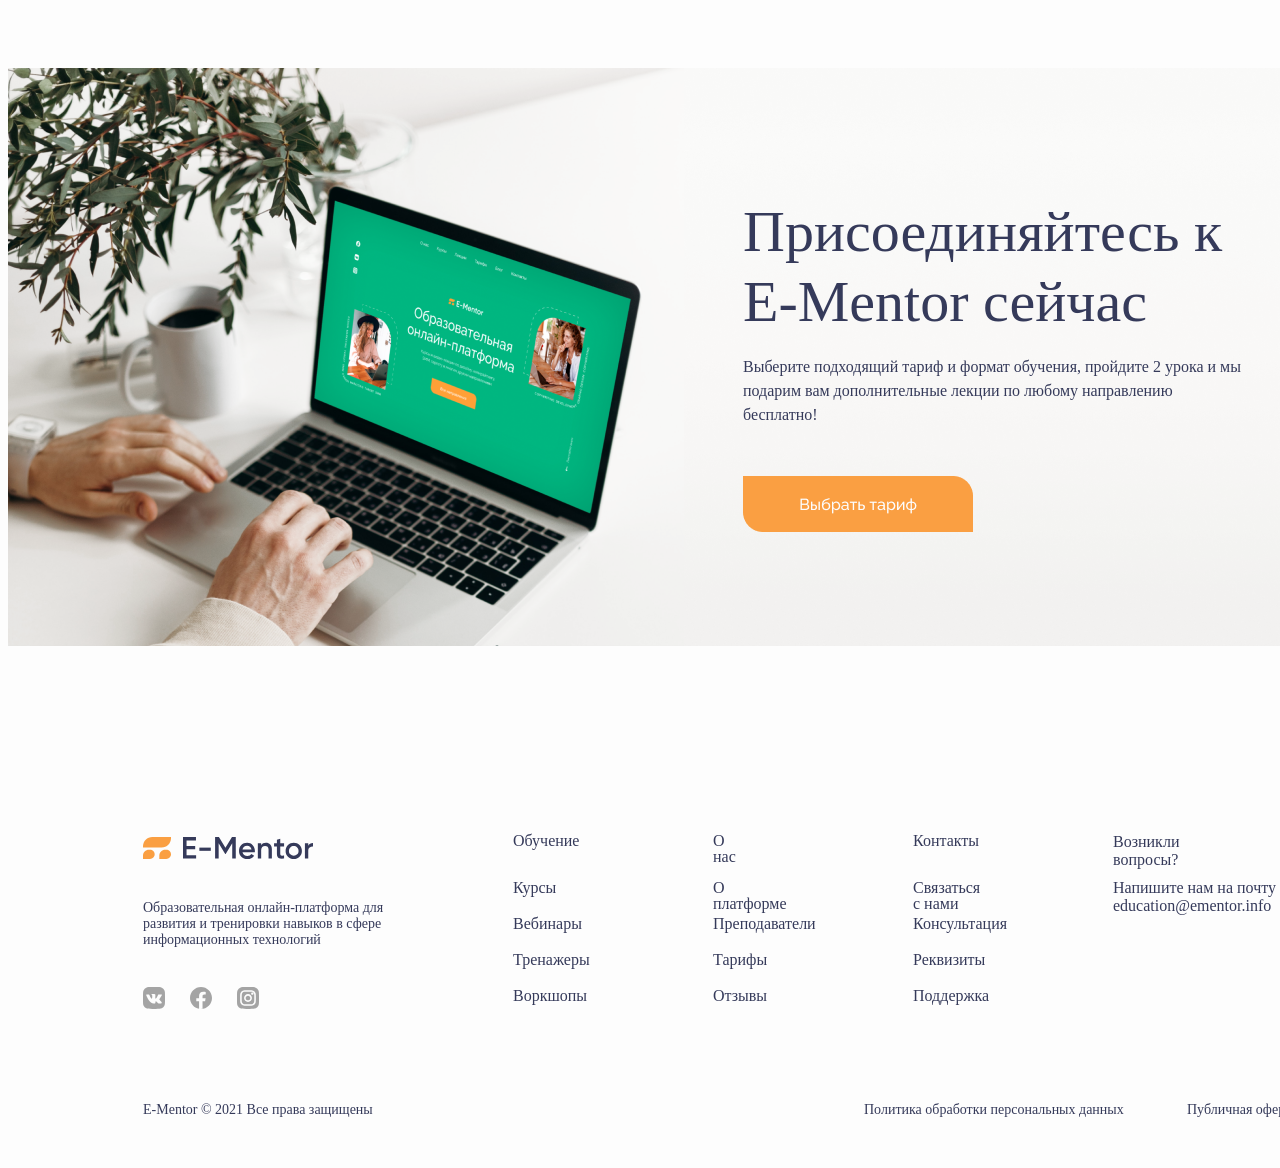
==== commit 10df3c41: "Update index.html" ====
--- a/index.html
+++ b/index.html
@@ -25,31 +25,31 @@
     </header>
     
    <div class="logotype"> 
-        <img class="photo" src="/HTML/Курсовая/img/icon.png" alt="icon"> 
-        <img class="text555" src="/HTML/Курсовая/img/e-mentor.png" alt="E-Mentor"> 
+        <img class="photo" src="img/icon.png" alt="icon"> 
+        <img class="text555" src="img/e-mentor.png" alt="E-Mentor"> 
     </div>
     
     <div class="topmid">
         <h1 class="mid1">Образовательная онлайн-платформа</h1>
         <h6 class="mid2">Курсы и видео-лекции по дизайну, копирайтингу, SMM, таргету и многим другим направлениям</h6>
-        <a href="#"><img class="midimg" src="/HTML/Курсовая/img/orange.png" alt="orange"></a>
+        <a href="#"><img class="midimg" src="img/orange.png" alt="orange"></a>
     </div>
 
     <div class="cotseti">
-        <a class="c1" href="#"><img src="/HTML/Курсовая/img/cotceti/icon1.svg" alt="icon3"></a>
-        <a class="c2" href="#"><img src="/HTML/Курсовая/img/cotceti/icon.svg" alt="icon1"></a>
-        <a class="c3" href="#"><img src="/HTML/Курсовая/img/cotceti/icon2.svg" alt="icon2"></a>
+        <a class="c1" href="#"><img src="img/cotceti/icon1.svg" alt="icon3"></a>
+        <a class="c2" href="#"><img src="img/cotceti/icon.svg" alt="icon1"></a>
+        <a class="c3" href="#"><img src="img/cotceti/icon2.svg" alt="icon2"></a>
     </div>
 
     <div class="img1" >
-        <img src="/HTML/Курсовая/img/1.png" alt="img1">
+        <img src="img/1.png" alt="img1">
     </div>
 
     <div>
-        <img class="img2" src="/HTML/Курсовая/img/2.png" alt="img2">
-    </div>
-
-    <img class="scrolldw" src="/HTML/Курсовая/img/scroll down.png" alt="">
+        <img class="img2" src="img/2.png" alt="img2">
+    </div>
+
+    <img class="scrolldw" src="img/scroll down.png" alt="">
 
     <div class="num">
         <p class="n100">100+</p>
@@ -91,15 +91,15 @@
         протяжении всего обучения.
     </p>
 
-    <a href="#"><img class="sasbutton" src="/HTML/Курсовая/img/green.png" alt="button"></a>
+    <a href="#"><img class="sasbutton" src="img/green.png" alt="button"></a>
 
     <div class="grupal">
-        <img class="ph1" src="/HTML/Курсовая/img/ludi/1.jpg" alt="photo">
-        <img class="ph2" src="/HTML/Курсовая/img/ludi/2.jpg" alt="photo">
-        <img class="ph3" src="/HTML/Курсовая/img/ludi/3.jpg" alt="photo">
-        <img class="ph4" src="/HTML/Курсовая/img/ludi/4.jpg" alt="photo">
-        <img class="ph5" src="/HTML/Курсовая/img/ludi/5.jpg" alt="photo">
-        <img class="ph6" src="/HTML/Курсовая/img/ludi/6.jpg" alt="photo">
+        <img class="ph1" src="img/ludi/1.jpg" alt="photo">
+        <img class="ph2" src="img/ludi/2.jpg" alt="photo">
+        <img class="ph3" src="img/ludi/3.jpg" alt="photo">
+        <img class="ph4" src="img/ludi/4.jpg" alt="photo">
+        <img class="ph5" src="img/ludi/5.jpg" alt="photo">
+        <img class="ph6" src="img/ludi/6.jpg" alt="photo">
     </div>
 
     <div class="textl">
@@ -113,8 +113,8 @@
 
     <div class="background2"> </div>
 
-    <img class="m123" src="/HTML/Курсовая/img/photo.jpg" alt="photomid">
-    <img class="m321" src="/HTML/Курсовая/img/dash line.png" alt="line">    
+    <img class="m123" src="img/photo.jpg" alt="photomid">
+    <img class="m321" src="img/dash line.png" alt="line">    
     
     <p class="text123">
         Выбирайте свой формат обучения
@@ -126,22 +126,22 @@
         На нашей платформе каждый найдет подходящий формат.
     </p>
 
-    <a href="#"><img class="button123" src="/HTML/Курсовая/img/orange2.png" alt="button"></a>
+    <a href="#"><img class="button123" src="img/orange2.png" alt="button"></a>
 
     <p class="t345">Популярные курсы</p>
 
     <div class="pops" >
-        <img src="/HTML/Курсовая/img/logl/1.png" alt="123">
-        <img src="/HTML/Курсовая/img/logl/2.png" alt="345">
-        <img src="/HTML/Курсовая/img/logl/3.png" alt="567">
-        <img src="/HTML/Курсовая/img/logl/4.png" alt="678">
-    </div>
-
-    <a class="popsbutton" href="#"><img src="/HTML/Курсовая/img/logl/green.png" alt="button"></a>
+        <img src="img/logl/1.png" alt="123">
+        <img src="img/logl/2.png" alt="345">
+        <img src="img/logl/3.png" alt="567">
+        <img src="img/logl/4.png" alt="678">
+    </div>
+
+    <a class="popsbutton" href="#"><img src="img/logl/green.png" alt="button"></a>
 
     
     <div class="last">
-        <img class="backgroundphoto" src="/HTML/Курсовая/img/last/photo.png" alt="backgroundphoto">
+        <img class="backgroundphoto" src="img/last/photo.png" alt="backgroundphoto">
 
         <p class="lasttext" >
             Присоединяйтесь
@@ -154,19 +154,19 @@
              вам дополнительные лекции по любому направлению бесплатно!
         </p>
 
-        <a class="lastbutton" href="#"><img src="/HTML/Курсовая/img/last/orange.png" alt="button-dudka"></a>
+        <a class="lastbutton" href="#"><img src="img/last/orange.png" alt="button-dudka"></a>
     </div>
 
     <div class="downline">
-        <img class="logodown" src="/HTML/Курсовая/img/last/logotype.svg" alt="logo">
+        <img class="logodown" src="img/last/logotype.svg" alt="logo">
         <p class="d1" >
             Образовательная онлайн-платформа для развития и тренировки навыков в сфере информационных технологий
         </p>
 
         <div class="sotseti">
-            <a class="ss1" href="#"><img src="/HTML/Курсовая/img/cotceti/icon.svg" alt="button"></a>
-            <a class="ss2" href="#"><img src="/HTML/Курсовая/img/cotceti/icon1.svg" alt="button"></a>
-            <a class="ss3" href="#"><img src="/HTML/Курсовая/img/cotceti/icon2.svg" alt="button"></a>
+            <a class="ss1" href="#"><img src="img/cotceti/icon.svg" alt="button"></a>
+            <a class="ss2" href="#"><img src="img/cotceti/icon1.svg" alt="button"></a>
+            <a class="ss3" href="#"><img src="img/cotceti/icon2.svg" alt="button"></a>
         </div>
 
         <!-- <img class="l1" src="/HTML/Курсовая/img/downlast/learning.png" alt="1"> -->
